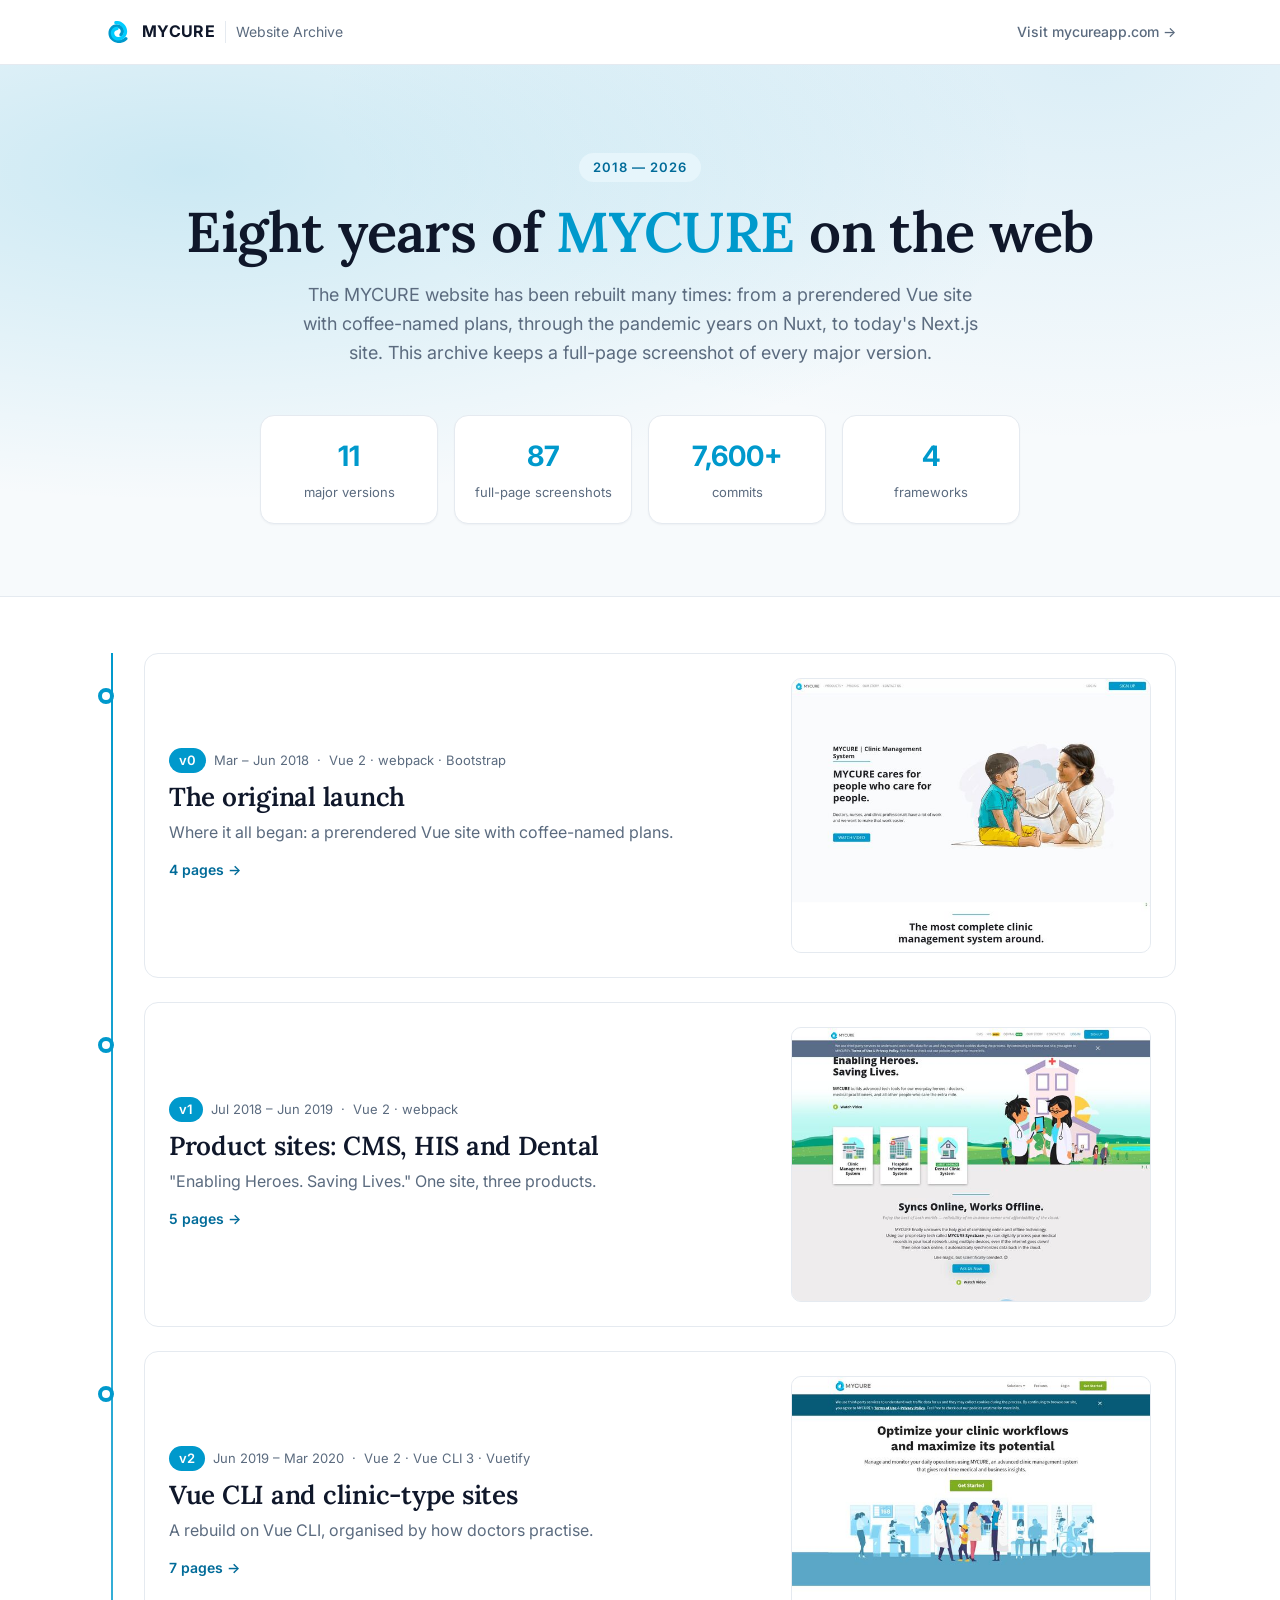
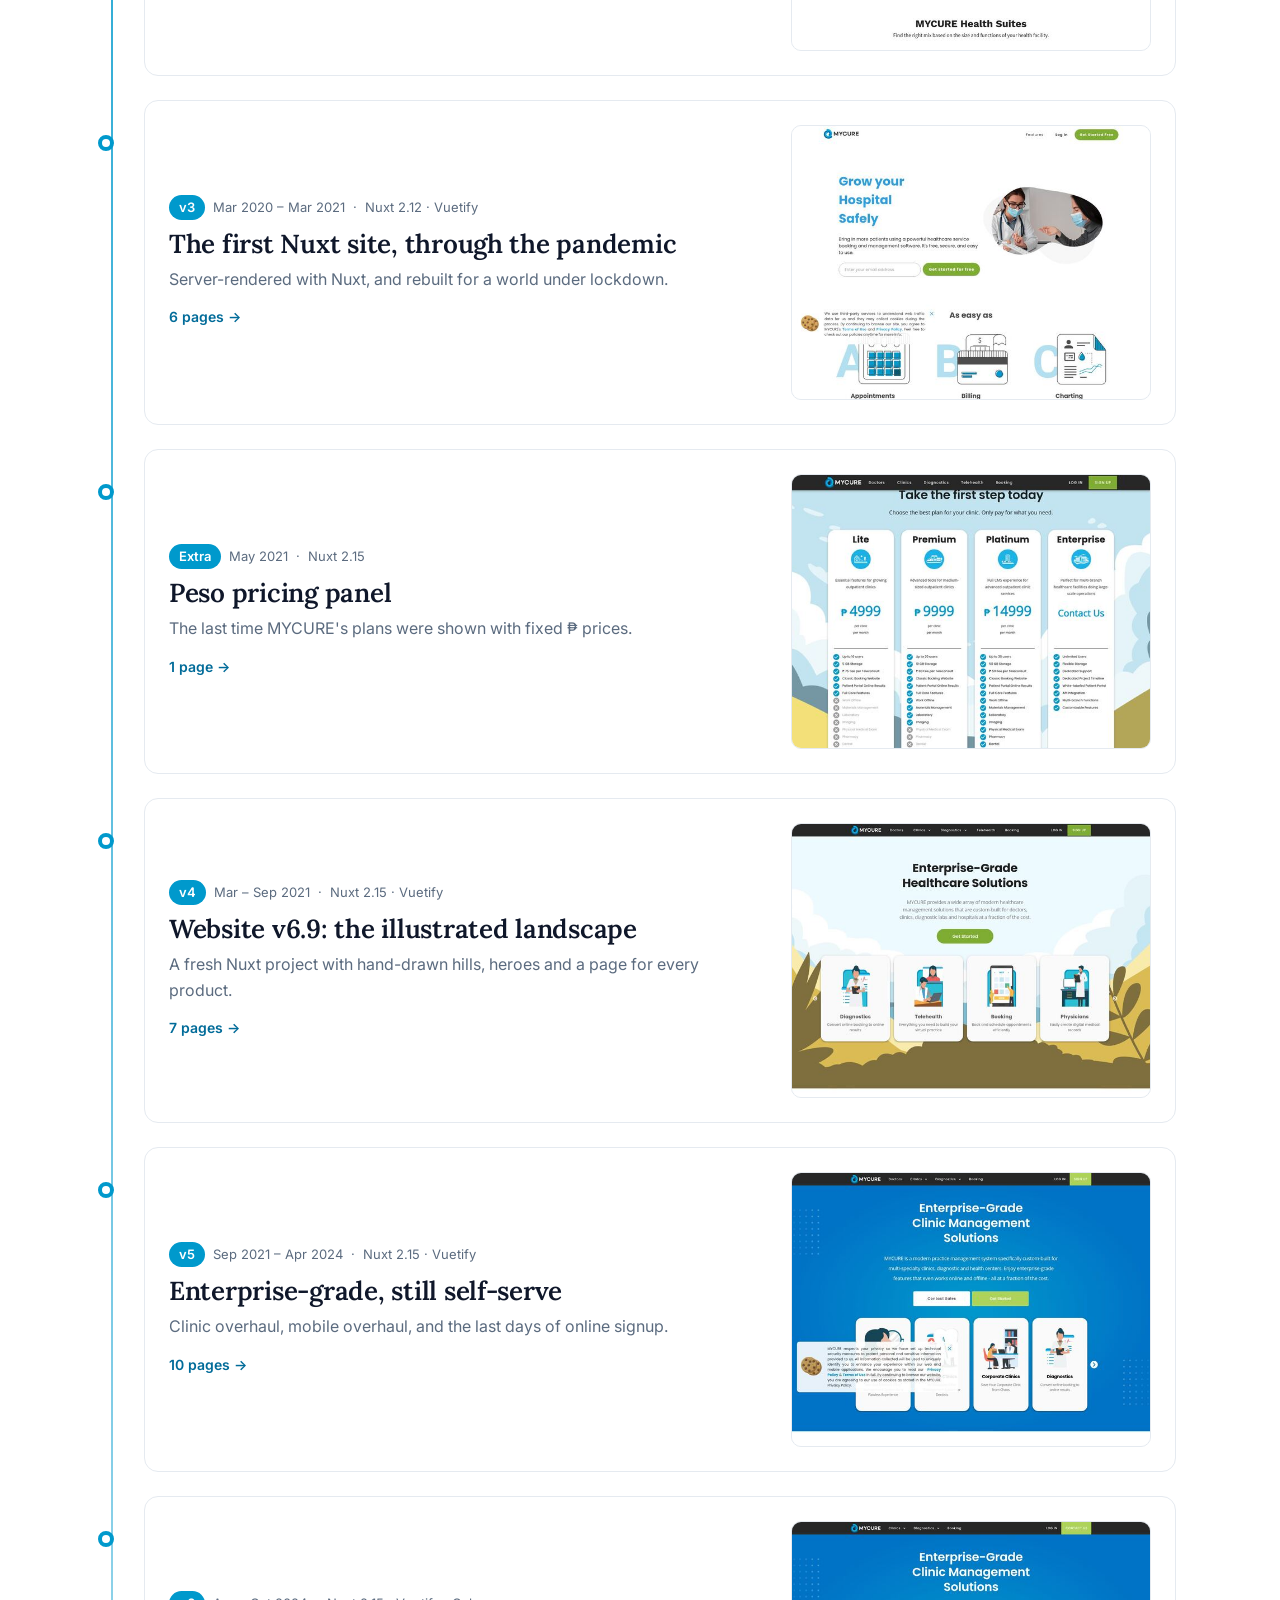
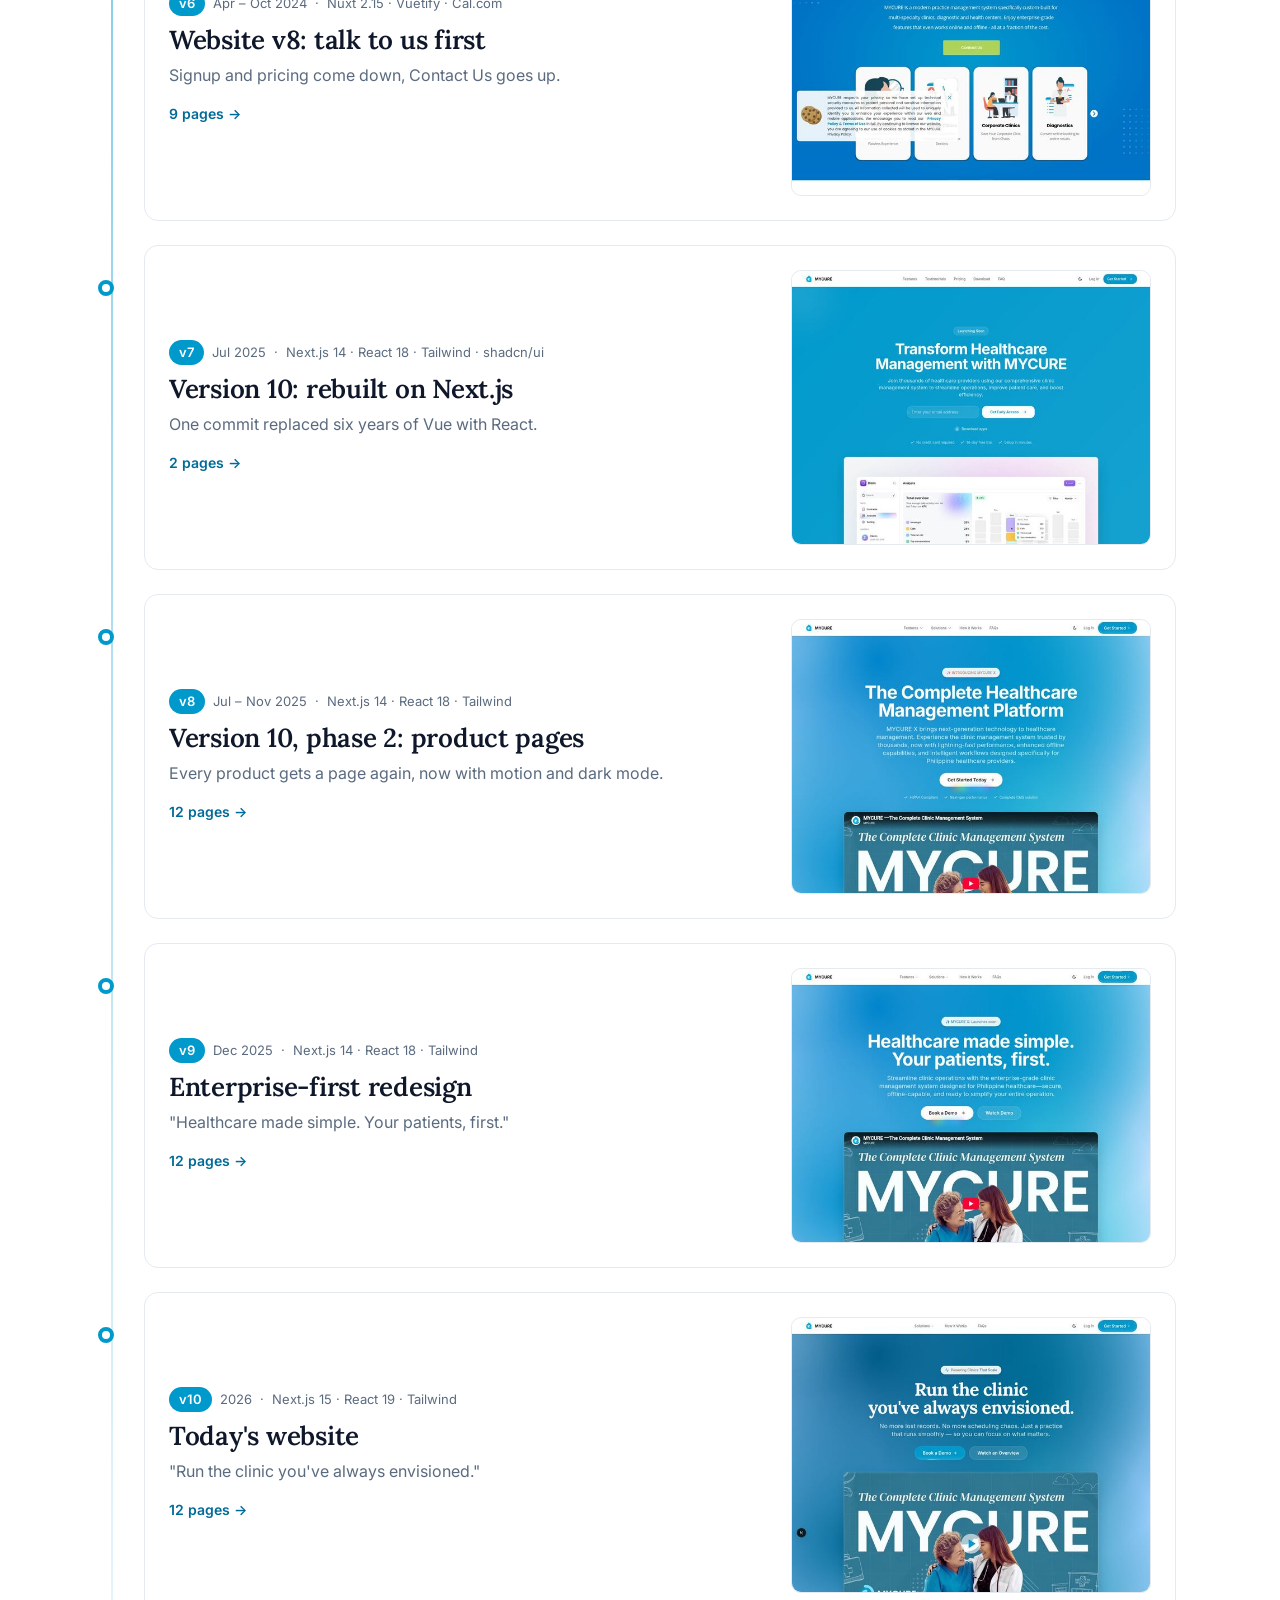
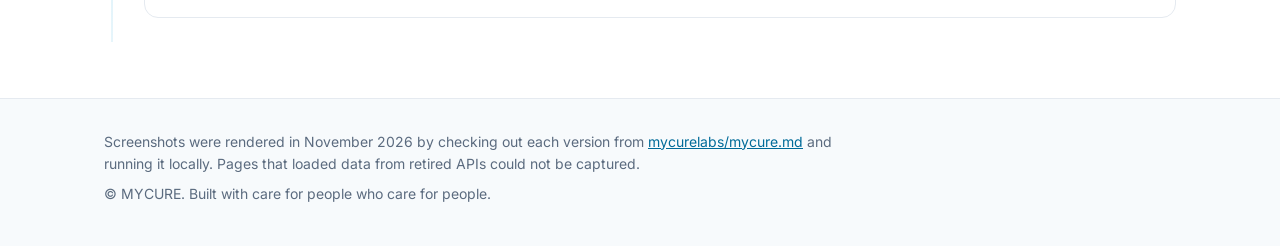
==== index.html @ 6f09037e "Add MYCURE website archive site Full-page screenshots of 11 major versions of the MYCURE website (20" ====
<!doctype html>
<html lang="en">
<head>
<meta charset="utf-8">
<meta name="viewport" content="width=device-width, initial-scale=1">
<title>MYCURE Website Archive</title>
<meta name="description" content="Every major version of the MYCURE website, from 2018 to today.">
<link rel="icon" href="assets/favicon-32x32.png">
<link rel="apple-touch-icon" href="assets/apple-touch-icon.png">
<link rel="preconnect" href="https://fonts.googleapis.com">
<link rel="preconnect" href="https://fonts.gstatic.com" crossorigin>
<link href="https://fonts.googleapis.com/css2?family=Inter:wght@400;500;600;700&family=Lora:ital,wght@0,500;0,600;1,500&display=swap" rel="stylesheet">
<link rel="stylesheet" href="assets/style.css">
</head>
<body>
<header class="nav"><div class="wrap nav-inner">
  <a class="brand" href="index.html"><img src="assets/mycure-logo.svg" alt="" width="28" height="28"><span>MYCURE</span><em>Website Archive</em></a>
  <a class="nav-link" href="https://mycureapp.com" rel="noopener">Visit mycureapp.com →</a>
</div></header>
<section class="hero"><div class="wrap">
  <p class="eyebrow">2018 — 2026</p>
  <h1>Eight years of <span>MYCURE</span> on the web</h1>
  <p class="lede">The MYCURE website has been rebuilt many times: from a prerendered Vue site with coffee-named plans, through the pandemic years on Nuxt, to today's Next.js site. This archive keeps a full-page screenshot of every major version.</p>
  <div class="stats"><div><b>11</b><span>major versions</span></div><div><b>87</b><span>full-page screenshots</span></div><div><b>7,600+</b><span>commits</span></div><div><b>4</b><span>frameworks</span></div></div>
</div></section>
<main class="wrap timeline">
<a class="card" href="versions/v0-2018-launch.html">
  <div class="card-dot"></div>
  <div class="card-body">
    <div class="card-meta"><span class="pill">v0</span><span>Mar – Jun 2018</span><span>·</span><span>Vue 2 · webpack · Bootstrap</span></div>
    <h2>The original launch</h2>
    <p>Where it all began: a prerendered Vue site with coffee-named plans.</p>
    <span class="more">4 pages →</span>
  </div>
  <div class="card-shot"><img loading="lazy" src="thumbs/v0-2018-launch/01-home.jpg" alt="The original launch, Home"></div>
</a>
<a class="card" href="versions/v1-2018.html">
  <div class="card-dot"></div>
  <div class="card-body">
    <div class="card-meta"><span class="pill">v1</span><span>Jul 2018 – Jun 2019</span><span>·</span><span>Vue 2 · webpack</span></div>
    <h2>Product sites: CMS, HIS and Dental</h2>
    <p>&quot;Enabling Heroes. Saving Lives.&quot; One site, three products.</p>
    <span class="more">5 pages →</span>
  </div>
  <div class="card-shot"><img loading="lazy" src="thumbs/v1-2018/01-home.jpg" alt="Product sites: CMS, HIS and Dental, Home"></div>
</a>
<a class="card" href="versions/v2-2020-vuecli.html">
  <div class="card-dot"></div>
  <div class="card-body">
    <div class="card-meta"><span class="pill">v2</span><span>Jun 2019 – Mar 2020</span><span>·</span><span>Vue 2 · Vue CLI 3 · Vuetify</span></div>
    <h2>Vue CLI and clinic-type sites</h2>
    <p>A rebuild on Vue CLI, organised by how doctors practise.</p>
    <span class="more">7 pages →</span>
  </div>
  <div class="card-shot"><img loading="lazy" src="thumbs/v2-2020-vuecli/01-home.jpg" alt="Vue CLI and clinic-type sites, Home"></div>
</a>
<a class="card" href="versions/v3-2021-nuxt-legacy.html">
  <div class="card-dot"></div>
  <div class="card-body">
    <div class="card-meta"><span class="pill">v3</span><span>Mar 2020 – Mar 2021</span><span>·</span><span>Nuxt 2.12 · Vuetify</span></div>
    <h2>The first Nuxt site, through the pandemic</h2>
    <p>Server-rendered with Nuxt, and rebuilt for a world under lockdown.</p>
    <span class="more">6 pages →</span>
  </div>
  <div class="card-shot"><img loading="lazy" src="thumbs/v3-2021-nuxt-legacy/01-home.jpg" alt="The first Nuxt site, through the pandemic, Home"></div>
</a>
<a class="card" href="versions/extra-2021-05-pricing.html">
  <div class="card-dot"></div>
  <div class="card-body">
    <div class="card-meta"><span class="pill">Extra</span><span>May 2021</span><span>·</span><span>Nuxt 2.15</span></div>
    <h2>Peso pricing panel</h2>
    <p>The last time MYCURE&#x27;s plans were shown with fixed ₱ prices.</p>
    <span class="more">1 page →</span>
  </div>
  <div class="card-shot"><img loading="lazy" src="thumbs/extra-2021-05-pricing/01-clinics-pricing.jpg" alt="Peso pricing panel, Clinics Pricing"></div>
</a>
<a class="card" href="versions/v4-2021-nuxt-v6.9.html">
  <div class="card-dot"></div>
  <div class="card-body">
    <div class="card-meta"><span class="pill">v4</span><span>Mar – Sep 2021</span><span>·</span><span>Nuxt 2.15 · Vuetify</span></div>
    <h2>Website v6.9: the illustrated landscape</h2>
    <p>A fresh Nuxt project with hand-drawn hills, heroes and a page for every product.</p>
    <span class="more">7 pages →</span>
  </div>
  <div class="card-shot"><img loading="lazy" src="thumbs/v4-2021-nuxt-v6.9/01-home.jpg" alt="Website v6.9: the illustrated landscape, Home"></div>
</a>
<a class="card" href="versions/v5-2024-nuxt-selfserve.html">
  <div class="card-dot"></div>
  <div class="card-body">
    <div class="card-meta"><span class="pill">v5</span><span>Sep 2021 – Apr 2024</span><span>·</span><span>Nuxt 2.15 · Vuetify</span></div>
    <h2>Enterprise-grade, still self-serve</h2>
    <p>Clinic overhaul, mobile overhaul, and the last days of online signup.</p>
    <span class="more">10 pages →</span>
  </div>
  <div class="card-shot"><img loading="lazy" src="thumbs/v5-2024-nuxt-selfserve/01-home.jpg" alt="Enterprise-grade, still self-serve, Home"></div>
</a>
<a class="card" href="versions/v6-2024-nuxt-v8.html">
  <div class="card-dot"></div>
  <div class="card-body">
    <div class="card-meta"><span class="pill">v6</span><span>Apr – Oct 2024</span><span>·</span><span>Nuxt 2.15 · Vuetify · Cal.com</span></div>
    <h2>Website v8: talk to us first</h2>
    <p>Signup and pricing come down, Contact Us goes up.</p>
    <span class="more">9 pages →</span>
  </div>
  <div class="card-shot"><img loading="lazy" src="thumbs/v6-2024-nuxt-v8/01-home.jpg" alt="Website v8: talk to us first, Home"></div>
</a>
<a class="card" href="versions/v7-2025-next-v10-launch.html">
  <div class="card-dot"></div>
  <div class="card-body">
    <div class="card-meta"><span class="pill">v7</span><span>Jul 2025</span><span>·</span><span>Next.js 14 · React 18 · Tailwind · shadcn/ui</span></div>
    <h2>Version 10: rebuilt on Next.js</h2>
    <p>One commit replaced six years of Vue with React.</p>
    <span class="more">2 pages →</span>
  </div>
  <div class="card-shot"><img loading="lazy" src="thumbs/v7-2025-next-v10-launch/01-home.jpg" alt="Version 10: rebuilt on Next.js, Home"></div>
</a>
<a class="card" href="versions/v8-2025-next-v10-final.html">
  <div class="card-dot"></div>
  <div class="card-body">
    <div class="card-meta"><span class="pill">v8</span><span>Jul – Nov 2025</span><span>·</span><span>Next.js 14 · React 18 · Tailwind</span></div>
    <h2>Version 10, phase 2: product pages</h2>
    <p>Every product gets a page again, now with motion and dark mode.</p>
    <span class="more">12 pages →</span>
  </div>
  <div class="card-shot"><img loading="lazy" src="thumbs/v8-2025-next-v10-final/01-home.jpg" alt="Version 10, phase 2: product pages, Home"></div>
</a>
<a class="card" href="versions/v9-2025-dec-redesign.html">
  <div class="card-dot"></div>
  <div class="card-body">
    <div class="card-meta"><span class="pill">v9</span><span>Dec 2025</span><span>·</span><span>Next.js 14 · React 18 · Tailwind</span></div>
    <h2>Enterprise-first redesign</h2>
    <p>&quot;Healthcare made simple. Your patients, first.&quot;</p>
    <span class="more">12 pages →</span>
  </div>
  <div class="card-shot"><img loading="lazy" src="thumbs/v9-2025-dec-redesign/01-home.jpg" alt="Enterprise-first redesign, Home"></div>
</a>
<a class="card" href="versions/v10-2026-current.html">
  <div class="card-dot"></div>
  <div class="card-body">
    <div class="card-meta"><span class="pill">v10</span><span>2026</span><span>·</span><span>Next.js 15 · React 19 · Tailwind</span></div>
    <h2>Today&#x27;s website</h2>
    <p>&quot;Run the clinic you&#x27;ve always envisioned.&quot;</p>
    <span class="more">12 pages →</span>
  </div>
  <div class="card-shot"><img loading="lazy" src="thumbs/v10-2026-current/01-home.jpg" alt="Today&#x27;s website, Home"></div>
</a>
</main>
<footer class="foot"><div class="wrap">
  <p>Screenshots were rendered in November 2026 by checking out each version from <a href="https://github.com/mycurelabs/mycure.md">mycurelabs/mycure.md</a> and running it locally. Pages that loaded data from retired APIs could not be captured.</p>
  <p>© MYCURE. Built with care for people who care for people.</p>
</div></footer>
<div class="viewer" id="viewer" hidden>
  <div class="viewer-bar">
    <div class="viewer-title" id="viewer-title"></div>
    <div class="viewer-tools">
      <button data-act="prev" aria-label="Previous page">‹</button>
      <button data-act="out" aria-label="Zoom out">−</button>
      <button data-act="fit" id="viewer-zoom">100%</button>
      <button data-act="in" aria-label="Zoom in">+</button>
      <button data-act="next" aria-label="Next page">›</button>
      <a id="viewer-open" target="_blank" rel="noopener" aria-label="Open original">↗</a>
      <button data-act="close" aria-label="Close">✕</button>
    </div>
  </div>
  <div class="viewer-stage" id="viewer-stage"><img id="viewer-img" alt=""></div>
  <div class="viewer-hint">Scroll to move · Ctrl/⌘ + scroll, pinch, or +/− to zoom · Drag to pan · Esc to close</div>
</div>
<script src="assets/app.js"></script>
</body>
</html>
---- assets/style.css ----
:root {
  --brand: #0099cc;
  --brand-dark: #006b99;
  --brand-soft: #e6f5fb;
  --ink: #0f172a;
  --muted: #5b6b7f;
  --line: #e5eaf0;
  --bg: #ffffff;
  --bg-soft: #f7fafc;
  --radius: 14px;
}
* { box-sizing: border-box; }
html { scroll-behavior: smooth; }
body {
  margin: 0;
  font-family: Inter, system-ui, -apple-system, "Segoe UI", sans-serif;
  color: var(--ink);
  background: var(--bg);
  line-height: 1.6;
  -webkit-font-smoothing: antialiased;
}
a { color: var(--brand-dark); }
img { display: block; max-width: 100%; }
.wrap { max-width: 1120px; margin: 0 auto; padding: 0 24px; }

/* Navigation */
.nav { position: sticky; top: 0; z-index: 10; background: rgba(255,255,255,.9); backdrop-filter: blur(10px); border-bottom: 1px solid var(--line); }
.nav-inner { display: flex; align-items: center; justify-content: space-between; height: 64px; }
.brand { display: flex; align-items: center; gap: 10px; text-decoration: none; color: var(--ink); }
.brand span { font-weight: 700; letter-spacing: .02em; }
.brand em { font-style: normal; color: var(--muted); font-size: 14px; padding-left: 10px; border-left: 1px solid var(--line); }
.nav-link { font-size: 14px; font-weight: 500; text-decoration: none; color: var(--muted); }
.nav-link:hover { color: var(--brand); }

/* Hero */
.hero, .vhero {
  background:
    radial-gradient(at 15% 20%, rgba(0,153,204,.18) 0, transparent 55%),
    radial-gradient(at 85% 0%, rgba(51,166,214,.14) 0, transparent 50%),
    var(--bg-soft);
  border-bottom: 1px solid var(--line);
}
.hero { padding: 88px 0 72px; text-align: center; }
.vhero { padding: 40px 0 48px; }
.eyebrow { display: inline-block; margin: 0 0 16px; padding: 4px 14px; border-radius: 999px; background: var(--brand-soft); color: var(--brand-dark); font-size: 13px; font-weight: 600; letter-spacing: .08em; }
h1, h2 { font-family: Lora, Georgia, serif; font-weight: 600; letter-spacing: -.01em; line-height: 1.2; }
h1 { font-size: clamp(34px, 5vw, 56px); margin: 0 0 16px; }
.hero h1 span { color: var(--brand); }
.lede { font-size: 18px; color: var(--muted); max-width: 680px; margin: 0 auto; }
.vhero .lede { margin: 0; }
.stats { display: grid; grid-template-columns: repeat(4, 1fr); gap: 16px; max-width: 760px; margin: 48px auto 0; }
.stats div { background: #fff; border: 1px solid var(--line); border-radius: var(--radius); padding: 18px 12px; box-shadow: 0 1px 2px rgba(15,23,42,.04); }
.stats b { display: block; font-size: 28px; color: var(--brand); font-weight: 700; }
.stats span { font-size: 13px; color: var(--muted); }

/* Timeline */
.timeline { position: relative; padding-top: 56px; padding-bottom: 56px; }
.timeline::before { content: ""; position: absolute; left: 31px; top: 56px; bottom: 56px; width: 2px; background: linear-gradient(var(--brand), var(--brand-soft)); }
.card { position: relative; display: grid; grid-template-columns: 1fr 360px; gap: 28px; align-items: center; margin: 0 0 24px 40px; padding: 24px; background: #fff; border: 1px solid var(--line); border-radius: var(--radius); text-decoration: none; color: inherit; transition: border-color .2s, box-shadow .2s, transform .2s; }
.card:hover { border-color: var(--brand); box-shadow: 0 12px 32px rgba(0,107,153,.12); transform: translateY(-2px); }
.card-dot { position: absolute; left: -47px; top: 34px; width: 16px; height: 16px; border-radius: 50%; background: #fff; border: 4px solid var(--brand); }
.card h2 { font-size: 26px; margin: 8px 0 8px; }
.card p { margin: 0 0 12px; color: var(--muted); }
.card-meta { display: flex; flex-wrap: wrap; align-items: center; gap: 8px; font-size: 13px; color: var(--muted); }
.pill { background: var(--brand); color: #fff; font-weight: 600; padding: 2px 10px; border-radius: 999px; }
.more { font-size: 14px; font-weight: 600; color: var(--brand-dark); }
.card-shot { border-radius: 10px; overflow: hidden; border: 1px solid var(--line); aspect-ratio: 640 / 489; background: var(--bg-soft); }
.card-shot img { width: 100%; height: 100%; object-fit: cover; object-position: top; }

/* Version page */
.back { display: inline-block; margin-bottom: 20px; font-size: 14px; font-weight: 500; text-decoration: none; }
.vmain { display: grid; grid-template-columns: 1fr 300px; gap: 48px; padding-top: 48px; padding-bottom: 24px; }
.story p { font-size: 17px; margin: 0 0 18px; }
.highlights { list-style: none; padding: 0; margin: 24px 0 0; display: flex; flex-wrap: wrap; gap: 8px; }
.highlights li { background: var(--brand-soft); color: var(--brand-dark); font-size: 14px; font-weight: 500; padding: 6px 12px; border-radius: 999px; }
.note { margin-top: 20px !important; font-size: 14px !important; color: var(--muted); padding: 12px 14px; border-left: 3px solid var(--brand); background: var(--bg-soft); border-radius: 0 8px 8px 0; }
.facts { align-self: start; position: sticky; top: 88px; background: var(--bg-soft); border: 1px solid var(--line); border-radius: var(--radius); padding: 20px; }
.facts dl { margin: 0; }
.facts dt { font-size: 12px; text-transform: uppercase; letter-spacing: .06em; color: var(--muted); font-weight: 600; }
.facts dd { margin: 2px 0 14px; font-size: 15px; }
.facts dd:last-child { margin-bottom: 0; }
.section-title { font-size: 28px; margin: 40px 0 20px; display: flex; align-items: baseline; gap: 12px; flex-wrap: wrap; }
.section-title span { font-family: Inter, sans-serif; font-size: 14px; font-weight: 500; color: var(--muted); }
.gallery { display: grid; grid-template-columns: repeat(auto-fill, minmax(240px, 1fr)); gap: 20px; padding-bottom: 32px; }
.shot { padding: 0; border: 1px solid var(--line); border-radius: 12px; overflow: hidden; background: #fff; cursor: zoom-in; text-align: left; font: inherit; color: inherit; transition: border-color .2s, box-shadow .2s; }
.shot:hover, .shot:focus-visible { border-color: var(--brand); box-shadow: 0 8px 24px rgba(0,107,153,.14); outline: none; }
.shot img { width: 100%; aspect-ratio: 640 / 489; object-fit: cover; object-position: top; border-bottom: 1px solid var(--line); }
.shot span { display: block; padding: 10px 14px; font-size: 14px; font-weight: 500; }
.pager { display: grid; grid-template-columns: 1fr 1fr; gap: 16px; padding-top: 16px; padding-bottom: 56px; }
.pager a { display: block; padding: 18px 20px; border: 1px solid var(--line); border-radius: var(--radius); text-decoration: none; color: var(--ink); font-weight: 600; }
.pager a:hover { border-color: var(--brand); }
.pager small { display: block; color: var(--muted); font-weight: 500; font-size: 13px; }
.pager .next { text-align: right; }

/* Footer */
.foot { border-top: 1px solid var(--line); background: var(--bg-soft); padding: 32px 0; font-size: 14px; color: var(--muted); }
.foot p { margin: 0 0 8px; max-width: 760px; }

/* Zoomable viewer */
.viewer { position: fixed; inset: 0; z-index: 50; background: #0b1620; display: flex; flex-direction: column; }
.viewer[hidden] { display: none; }
.viewer-bar { display: flex; align-items: center; justify-content: space-between; gap: 12px; padding: 10px 16px; color: #fff; border-bottom: 1px solid rgba(255,255,255,.1); }
.viewer-title { font-weight: 600; white-space: nowrap; overflow: hidden; text-overflow: ellipsis; }
.viewer-tools { display: flex; gap: 6px; }
.viewer-tools button, .viewer-tools a { min-width: 38px; height: 36px; padding: 0 10px; border: 1px solid rgba(255,255,255,.18); border-radius: 8px; background: rgba(255,255,255,.06); color: #fff; font: 600 15px Inter, sans-serif; cursor: pointer; display: inline-flex; align-items: center; justify-content: center; text-decoration: none; }
.viewer-tools button:hover, .viewer-tools a:hover { background: var(--brand); border-color: var(--brand); }
.viewer-stage { flex: 1; overflow: auto; cursor: grab; touch-action: pan-x pan-y; }
.viewer-stage.dragging { cursor: grabbing; }
.viewer-stage img { margin: 24px auto; max-width: none; box-shadow: 0 10px 40px rgba(0,0,0,.4); background: #fff; user-select: none; -webkit-user-drag: none; }
.viewer-hint { text-align: center; color: rgba(255,255,255,.55); font-size: 12px; padding: 6px; }

@media (max-width: 860px) {
  .card { grid-template-columns: 1fr; margin-left: 28px; }
  .card-dot { left: -35px; }
  .timeline::before { left: 19px; }
  .vmain { grid-template-columns: 1fr; gap: 24px; }
  .facts { position: static; }
  .stats { grid-template-columns: repeat(2, 1fr); }
  .brand em { display: none; }
  .viewer-hint { display: none; }
}
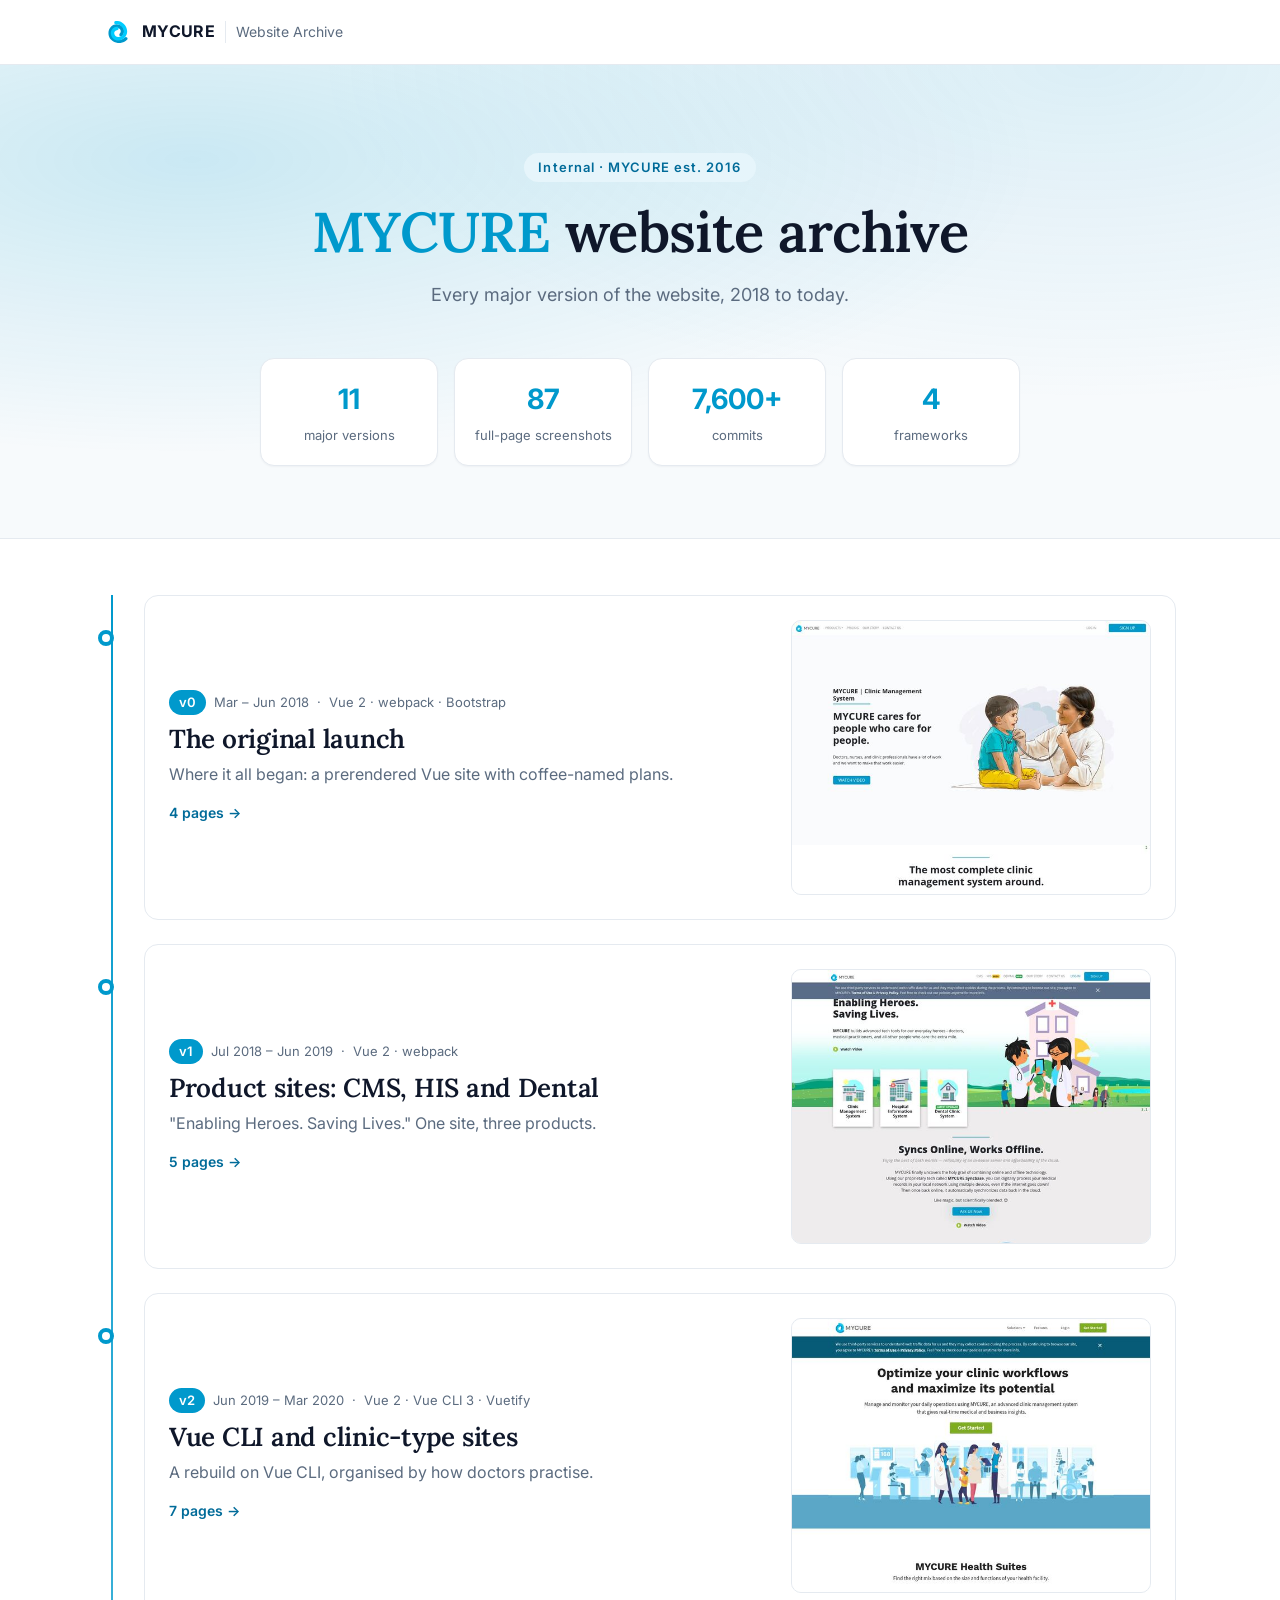
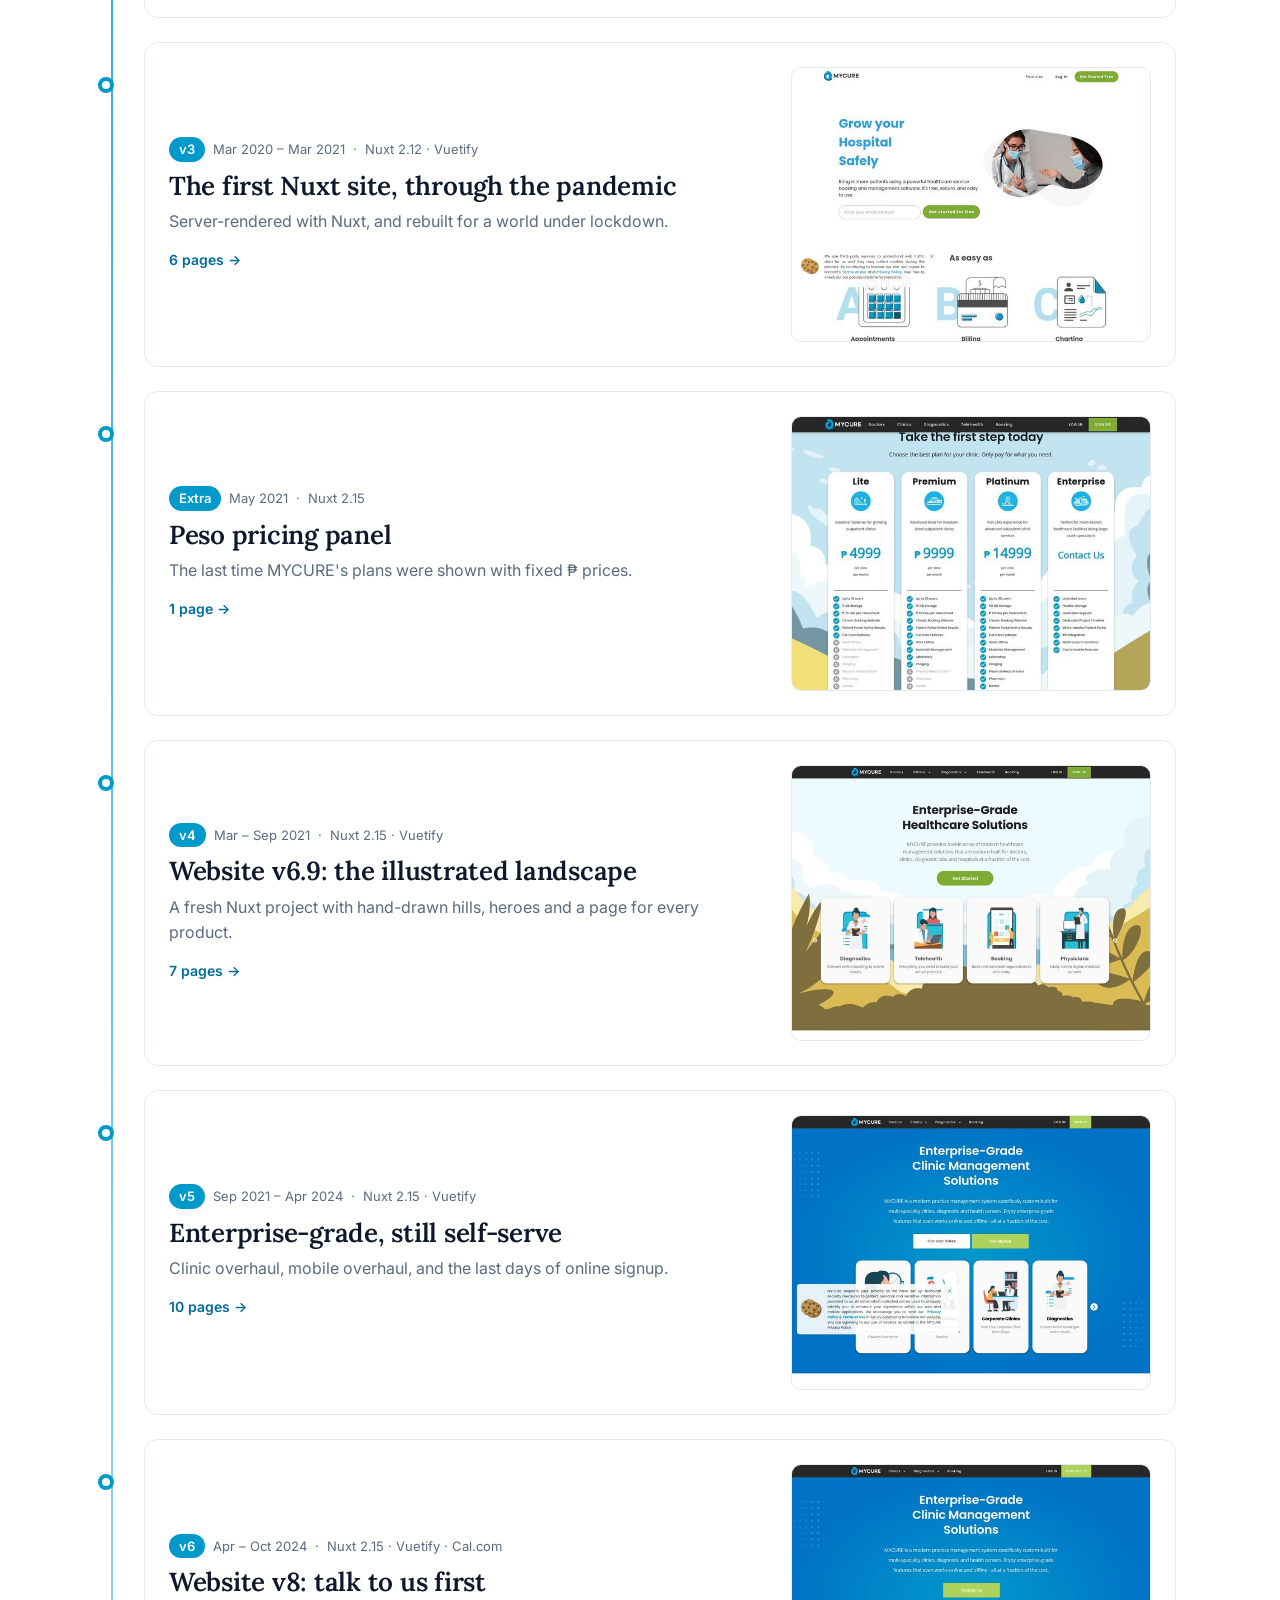
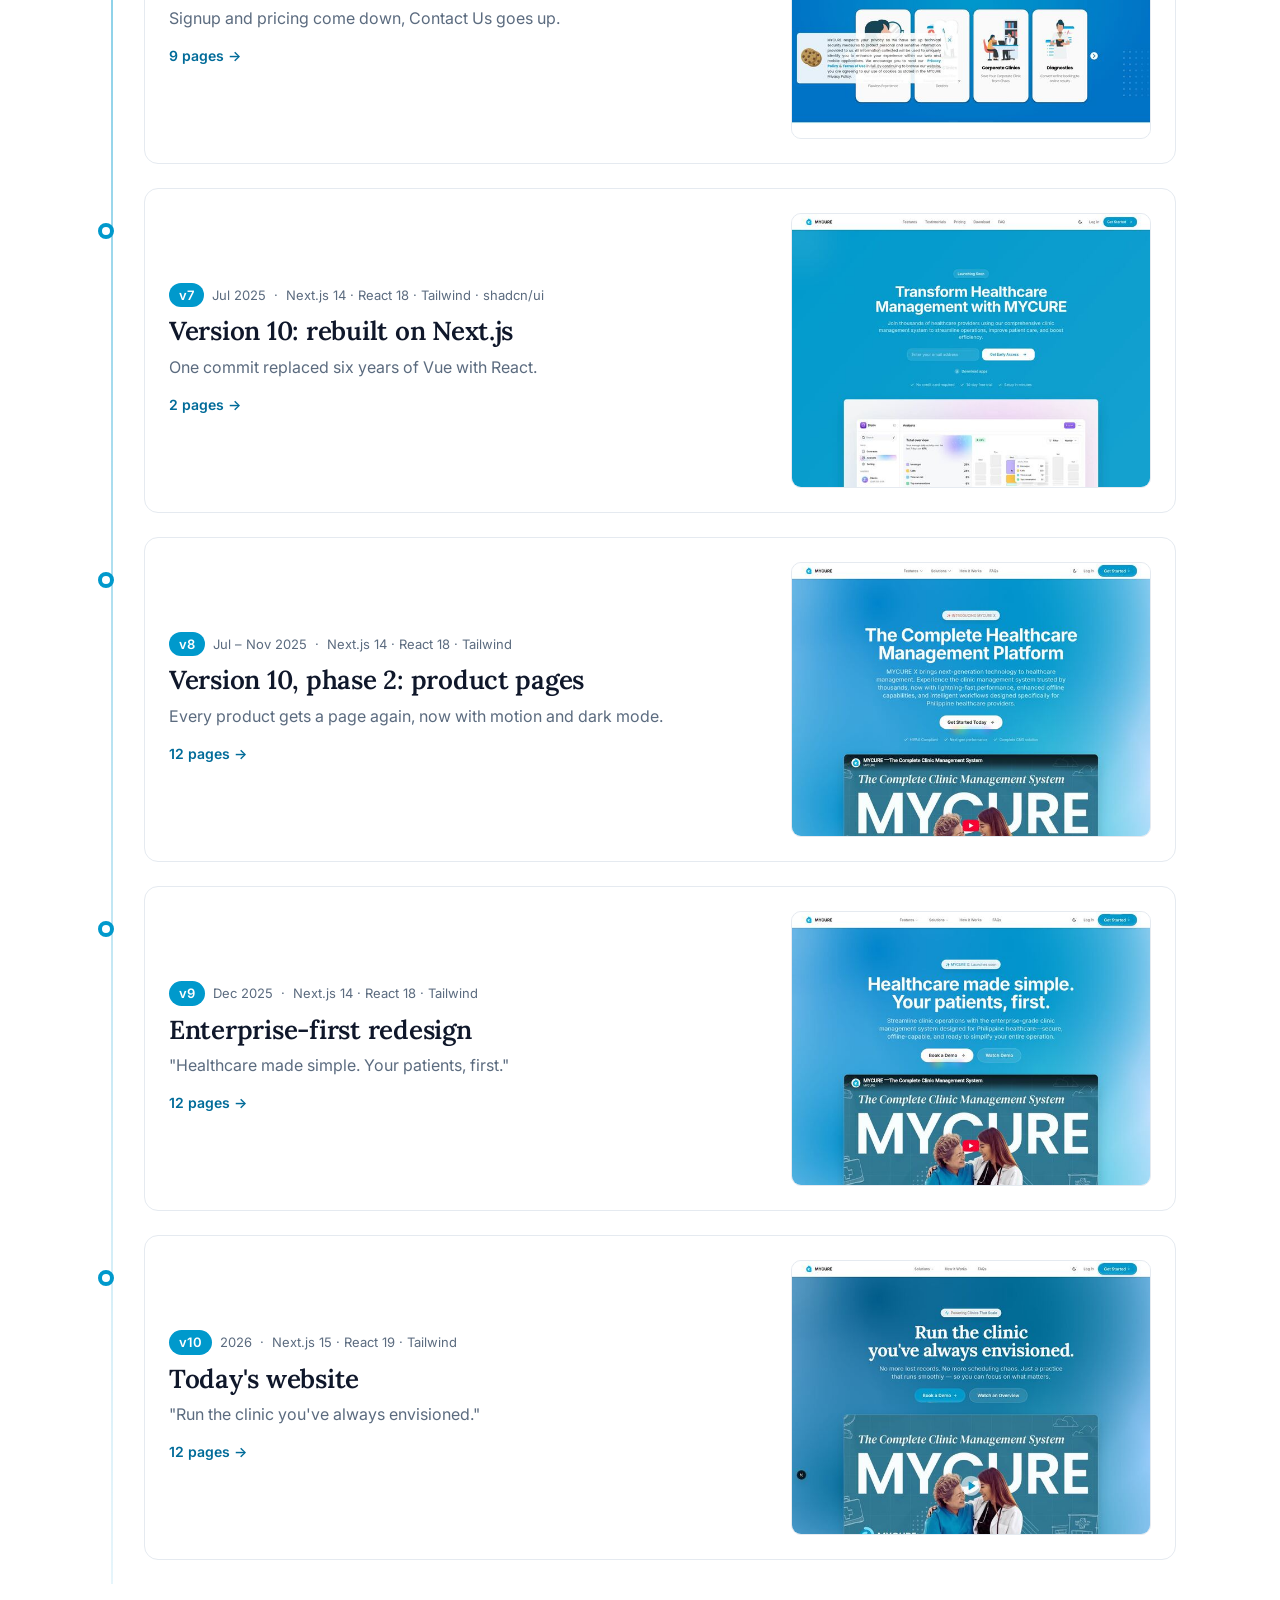
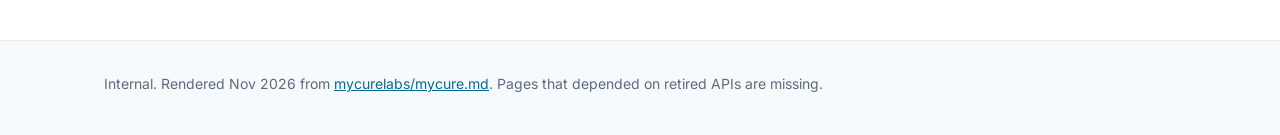
==== commit 19dc87f2: "Make archive internal: shorter copy, est. 2016, noindex Amp-Thread-ID: https://ampcode.com/threads/T" ====
--- a/index.html
+++ b/index.html
@@ -4,7 +4,7 @@
 <meta charset="utf-8">
 <meta name="viewport" content="width=device-width, initial-scale=1">
 <title>MYCURE Website Archive</title>
-<meta name="description" content="Every major version of the MYCURE website, from 2018 to today.">
+<meta name="robots" content="noindex, nofollow">
 <link rel="icon" href="assets/favicon-32x32.png">
 <link rel="apple-touch-icon" href="assets/apple-touch-icon.png">
 <link rel="preconnect" href="https://fonts.googleapis.com">
@@ -15,12 +15,11 @@
 <body>
 <header class="nav"><div class="wrap nav-inner">
   <a class="brand" href="index.html"><img src="assets/mycure-logo.svg" alt="" width="28" height="28"><span>MYCURE</span><em>Website Archive</em></a>
-  <a class="nav-link" href="https://mycureapp.com" rel="noopener">Visit mycureapp.com →</a>
 </div></header>
 <section class="hero"><div class="wrap">
-  <p class="eyebrow">2018 — 2026</p>
-  <h1>Eight years of <span>MYCURE</span> on the web</h1>
-  <p class="lede">The MYCURE website has been rebuilt many times: from a prerendered Vue site with coffee-named plans, through the pandemic years on Nuxt, to today's Next.js site. This archive keeps a full-page screenshot of every major version.</p>
+  <p class="eyebrow">Internal · MYCURE est. 2016</p>
+  <h1><span>MYCURE</span> website archive</h1>
+  <p class="lede">Every major version of the website, 2018 to today.</p>
   <div class="stats"><div><b>11</b><span>major versions</span></div><div><b>87</b><span>full-page screenshots</span></div><div><b>7,600+</b><span>commits</span></div><div><b>4</b><span>frameworks</span></div></div>
 </div></section>
 <main class="wrap timeline">
@@ -146,8 +145,7 @@
 </a>
 </main>
 <footer class="foot"><div class="wrap">
-  <p>Screenshots were rendered in November 2026 by checking out each version from <a href="https://github.com/mycurelabs/mycure.md">mycurelabs/mycure.md</a> and running it locally. Pages that loaded data from retired APIs could not be captured.</p>
-  <p>© MYCURE. Built with care for people who care for people.</p>
+  <p>Internal. Rendered Nov 2026 from <a href="https://github.com/mycurelabs/mycure.md">mycurelabs/mycure.md</a>. Pages that depended on retired APIs are missing.</p>
 </div></footer>
 <div class="viewer" id="viewer" hidden>
   <div class="viewer-bar">
